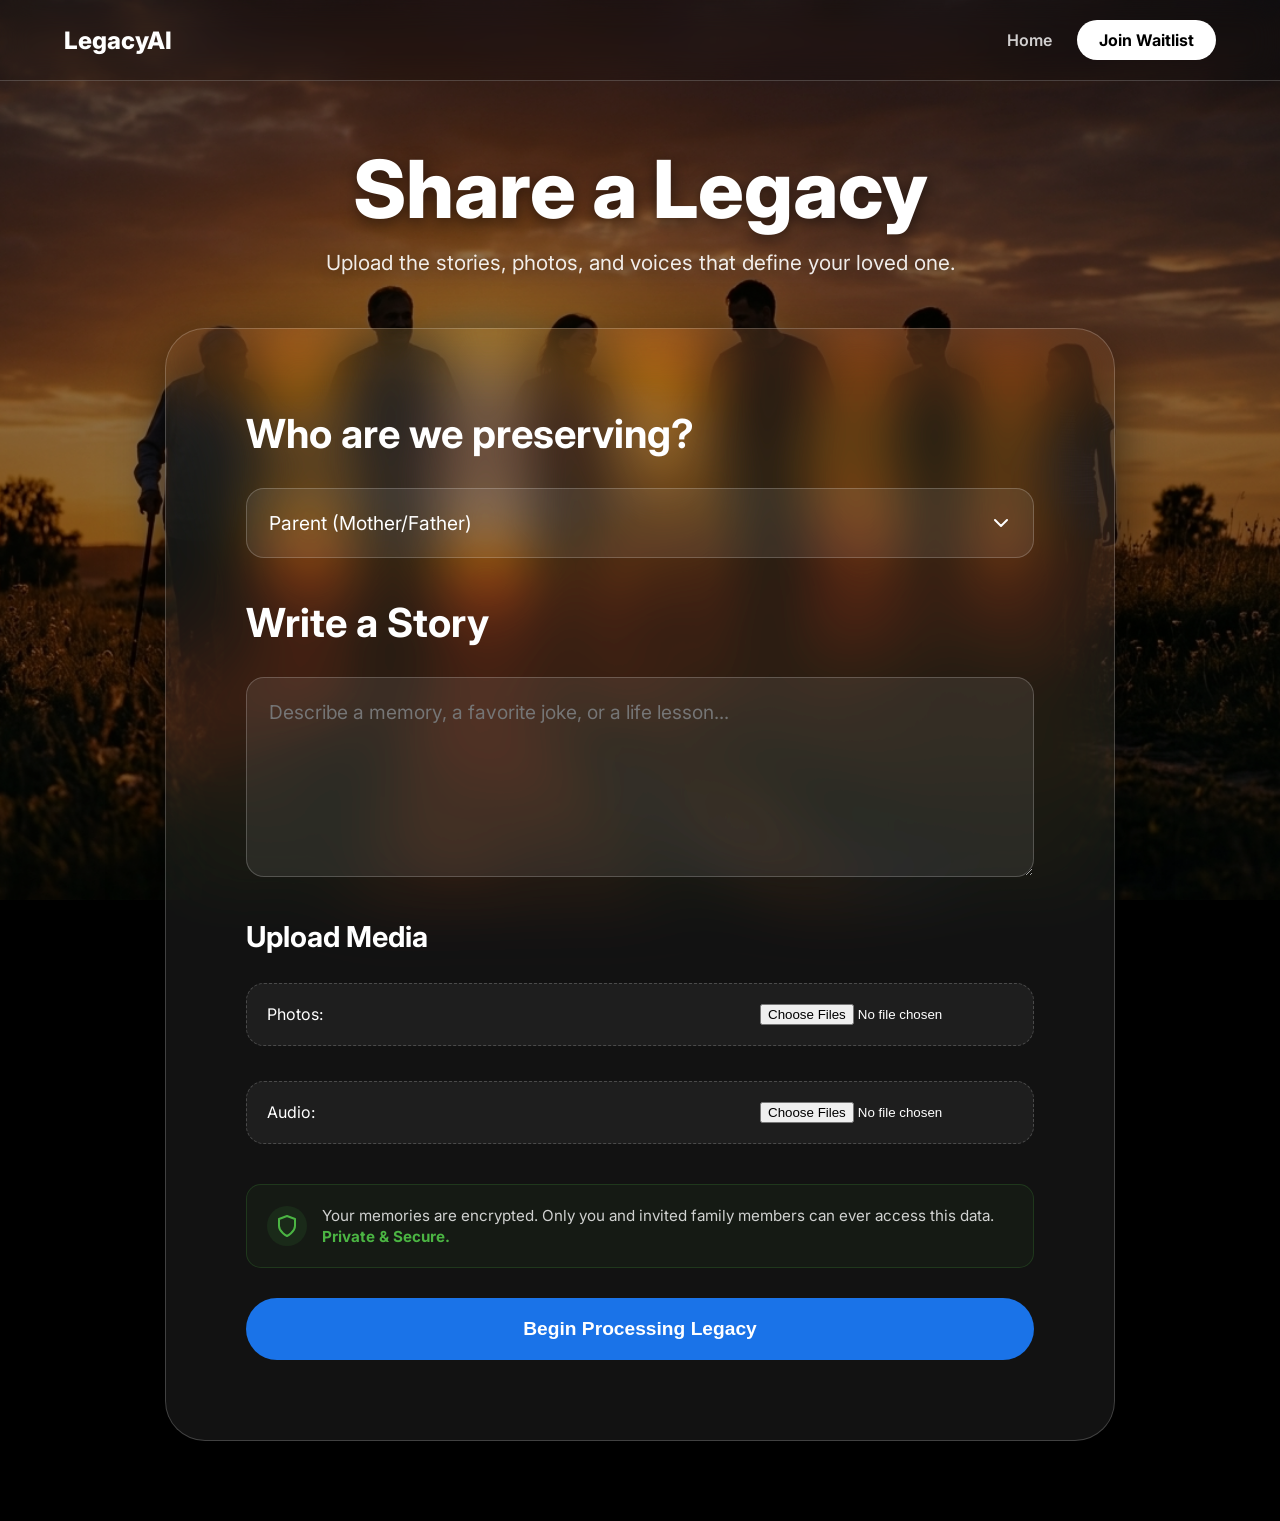
==== upload.html @ 70d9fa6e "Initial launch of LegacyAI" ====
<!DOCTYPE html>
<html lang="en">
<head>
  <meta charset="UTF-8" />
  <meta name="viewport" content="width=device-width, initial-scale=1.0"/>
  <title>Share a Legacy - LegacyAI</title>
  <link rel="stylesheet" href="styles.css"/>
  <link href="https://fonts.googleapis.com/css2?family=Inter:wght@400;600;800&display=swap" rel="stylesheet"/>
</head>
<body>
  <div id="scroll-bg"></div>

  <nav class="navbar">
    <div class="logo">LegacyAI</div>
    <div class="nav-links">
      <a href="index.html" class="nav-link">Home</a>
      <a href="index.html#signup-section" class="nav-btn">Join Waitlist</a>
    </div>
  </nav>

  <main class="content-section" data-bg="background1.jpg">
    <div class="container">
      <div class="floating-hero-text">
        <h1>Share a Legacy</h1>
        <p class="hero-subtitle">Upload the stories, photos, and voices that define your loved one.</p>
      </div>

      <div class="crystal-card large-card">
        <div class="upload-group">
          <h3 class="section-title">Who are we preserving?</h3>
          <select id="persona-select" class="custom-select">
            <option value="parent">Parent (Mother/Father)</option>
            <option value="grandparent">Grandparent</option>
            <option value="partner">Partner/Spouse</option>
            <option value="mentor">Mentor</option>
            <option value="friend">Close Friend</option>
          </select>
        </div>

        <div class="upload-group">
          <h3 class="section-title">Write a Story</h3>
          <textarea id="story-input" placeholder="Describe a memory, a favorite joke, or a life lesson..."></textarea>
        </div>

        <div class="upload-group">
          <h3 class="large-text" style="font-size: 1.8rem;">Upload Media</h3>
          <div class="file-field">
            <span>Photos:</span>
            <input type="file" id="photo-input" accept="image/*" multiple>
          </div>
          
          <div id="preview-grid" class="preview-grid"></div>

          <div class="file-field">
            <span>Audio:</span>
            <input type="file" accept="audio/*" multiple>
          </div>
        </div>

        <div class="privacy-note">
          <div class="shield-icon">
            <svg xmlns="http://www.w3.org/2000/svg" width="24" height="24" viewBox="0 0 24 24" fill="none" stroke="#4bb543" stroke-width="2" stroke-linecap="round" stroke-linejoin="round"><path d="M12 22s8-4 8-10V5l-8-3-8 3v7c0 6 8 10 8 10z"></path></svg>
          </div>
          <p>Your memories are encrypted. Only you and invited family members can ever access this data. <strong>Private & Secure.</strong></p>
        </div>
        
        <button id="process-btn" class="btn-primary" style="width: 100%;">Begin Processing Legacy</button>
      </div>
    </div>
  </main>

  <div id="processing-screen" class="processing-overlay">
    <div class="processing-content">
      <div id="loader" class="loader-circle"></div>
      <div id="check" class="success-check">✓</div>
      <h2 id="status-text">Analyzing Memories...</h2>
      <p id="sub-status" class="large-text" style="font-size: 1.2rem; opacity: 0.7;">
        Our AI is learning the voice and stories you shared.
      </p>
      <button id="done-btn" class="btn-primary" style="display:none; margin-top: 30px;" onclick="window.location.href='index.html'">Return Home</button>
    </div>
  </div>

  <script src="script.js"></script>
</body>
</html>
---- styles.css ----
* {
  margin: 0;
  padding: 0;
  box-sizing: border-box;
}

:root {
  --primary-blue: #1a73e8;
  --crystal-bg: rgba(255, 255, 255, 0.07);
  --crystal-border: rgba(255, 255, 255, 0.2);
}

body {
  font-family: 'Inter', sans-serif;
  color: #fff;
  background-color: #000;
  overflow-x: hidden;
}

#scroll-bg {
  position: fixed;
  top: 0; 
  left: 0; 
  width: 100%; 
  height: 100vh;
  z-index: -1;
  background-size: cover;
  background-position: center;
  background-repeat: no-repeat;
  transition: background-image 1.2s ease-in-out;
  background-color: #111;
}

#scroll-bg::after {
  content: "";
  position: absolute;
  top: 0; left: 0; width: 100%; height: 100%;
  background: rgba(0, 0, 0, 0.45);
}

/* NAVIGATION */
.navbar {
  display: flex;
  justify-content: space-between;
  align-items: center;
  padding: 20px 5%;
  position: fixed;
  width: 100%;
  top: 0; z-index: 1000;
  background: rgba(0, 0, 0, 0.2);
  backdrop-filter: blur(15px);
  border-bottom: 1px solid var(--crystal-border);
}

.logo { font-weight: 800; font-size: 1.5rem; }
.nav-links { display: flex; align-items: center; gap: 25px; }
.nav-link { text-decoration: none; color: #fff; font-weight: 600; opacity: 0.8; transition: 0.3s; }
.nav-link:hover { opacity: 1; }
.nav-btn { text-decoration: none; background: #fff; color: #000; padding: 10px 22px; border-radius: 50px; font-weight: 700; transition: 0.3s; }
.nav-btn:hover { transform: scale(1.05); box-shadow: 0 0 20px rgba(255,255,255,0.2); }

/* HERO TEXT */
.floating-hero-text {
  text-align: center;
  margin-bottom: 50px;
  text-shadow: 0 4px 15px rgba(0,0,0,0.5);
}

h1 { font-size: clamp(3rem, 8vw, 5rem); font-weight: 800; margin-bottom: 10px; }
h2 { font-size: clamp(1.5rem, 4vw, 2.2rem); margin-bottom: 25px; font-weight: 600; }
.hero-subtitle { font-size: 1.3rem; max-width: 850px; margin: 0 auto 40px; line-height: 1.5; opacity: 0.9; }

/* CONTAINERS */
.hero-section, .content-section {
  min-height: 100vh;
  display: flex;
  flex-direction: column;
  align-items: center;
  justify-content: center;
  padding: 140px 20px 80px;
}

.container { width: 100%; max-width: 1000px; }

/* CRYSTAL BOXES */
.crystal-card {
  background: var(--crystal-bg);
  backdrop-filter: blur(35px) saturate(200%);
  -webkit-backdrop-filter: blur(35px) saturate(200%);
  border-radius: 40px;
  border: 1px solid var(--crystal-border);
  box-shadow: 0 15px 50px rgba(0, 0, 0, 0.6);
  margin: 0 auto;
  padding: 60px;
  transition: transform 0.4s ease, border-color 0.4s ease;
}

.crystal-card:hover {
  border-color: rgba(255, 255, 255, 0.4);
}

.large-card { 
  padding: 80px; 
  max-width: 950px; 
  width: 100%; 
}

/* TYPOGRAPHY */
.section-title {
  font-size: 2.5rem;
  margin-bottom: 30px;
  text-align: left;
}

.large-text, .quote { 
  font-size: 1.8rem; 
  line-height: 1.4;
  margin-bottom: 25px;
}

/* UPLOAD & FORM ELEMENTS */
.upload-group {
  width: 100%;
  margin-bottom: 40px;
  text-align: left;
}

textarea, input[type="text"], input[type="email"], .custom-select {
  width: 100%;
  padding: 22px;
  background: rgba(255, 255, 255, 0.08);
  border: 1px solid var(--crystal-border);
  border-radius: 18px;
  color: #fff;
  font-size: 1.2rem;
  font-family: inherit;
  transition: 0.3s;
}

textarea { min-height: 200px; resize: vertical; display: block; }

/* Custom Select Dropdown Arrow */
.custom-select {
  appearance: none;
  background-image: url("data:image/svg+xml,%3Csvg xmlns='http://www.w3.org/2000/svg' width='24' height='24' viewBox='0 0 24 24' fill='none' stroke='white' stroke-width='2' stroke-linecap='round' stroke-linejoin='round'%3E%3Cpolyline points='6 9 12 15 18 9'%3E%3C/polyline%3E%3C/svg%3E");
  background-repeat: no-repeat;
  background-position: right 20px center;
  cursor: pointer;
}

.custom-select option { background-color: #111; color: #fff; }

input:focus, textarea:focus, .custom-select:focus {
  outline: none;
  border-color: var(--primary-blue);
  background: rgba(255, 255, 255, 0.12);
}

.file-field {
  background: rgba(255, 255, 255, 0.05);
  padding: 20px;
  border-radius: 18px;
  margin-top: 10px;
  border: 1px dashed var(--crystal-border);
  display: flex;
  justify-content: space-between;
  align-items: center;
}

/* CHAT BOX */
.mockup-box { display: flex; flex-direction: column; gap: 20px; }
.chat-bubble { padding: 20px 25px; border-radius: 25px; font-size: 1.4rem; max-width: 85%; }
.chat-bubble.user { background: rgba(255,255,255,0.1); }
.chat-bubble.ai { background: var(--primary-blue); margin-left: auto; }
.chat-header { font-size: 1rem; text-transform: uppercase; opacity: 0.6; margin-bottom: 10px; }
.caption { font-size: 1rem; opacity: 0.5; font-style: italic; text-align: center; margin-top: 10px; }

/* LISTS */
.feature-list { list-style: none; text-align: left; margin: 30px auto 0; }
.feature-list li { margin-bottom: 15px; padding-left: 35px; position: relative; }
.feature-list li::before { content: "✓"; position: absolute; left: 0; color: var(--primary-blue); font-weight: 800; }

/* BUTTONS */
.cta-group { display: flex; gap: 20px; justify-content: center; }
.btn-primary { 
  background: var(--primary-blue); color: #fff; padding: 20px 50px; border-radius: 50px; 
  font-weight: 700; border: none; cursor: pointer; font-size: 1.2rem; transition: 0.3s;
}
.btn-primary:hover { transform: translateY(-3px); box-shadow: 0 10px 25px rgba(26, 115, 232, 0.4); }

.btn-secondary { 
  background: rgba(255,255,255,0.1); color: #fff; padding: 20px 50px; border-radius: 50px; 
  text-decoration: none; font-weight: 700; border: 1px solid var(--crystal-border); 
  font-size: 1.2rem; transition: 0.3s;
}
.btn-secondary:hover { background: rgba(255,255,255,0.2); }

/* SUCCESS / PROCESSING OVERLAY */
.processing-overlay {
  position: fixed;
  top: 0; left: 0; width: 100%; height: 100%;
  background: rgba(0, 0, 0, 0.9);
  backdrop-filter: blur(20px);
  z-index: 2000;
  display: none;
  flex-direction: column;
  align-items: center;
  justify-content: center;
  text-align: center;
  padding: 20px;
}

.processing-content h2 {
  font-size: 3rem;
  margin-bottom: 20px;
  background: linear-gradient(90deg, #fff, var(--primary-blue));
  -webkit-background-clip: text;
  -webkit-text-fill-color: transparent;
}

.loader-circle {
  width: 120px; height: 120px; border: 4px solid var(--primary-blue);
  border-radius: 50%; margin-bottom: 40px; position: relative;
  animation: pulse-blue 2s infinite;
}

@keyframes pulse-blue {
  0% { transform: scale(0.95); box-shadow: 0 0 0 0 rgba(26, 115, 232, 0.7); }
  70% { transform: scale(1); box-shadow: 0 0 0 30px rgba(26, 115, 232, 0); }
  100% { transform: scale(0.95); }
}

.success-check { font-size: 5rem; display: none; color: #4bb543; margin-bottom: 20px; }

footer { padding: 80px; text-align: center; opacity: 0.5; }

@media (max-width: 768px) {
  h1 { font-size: 3rem; }
  .large-card, .crystal-card { padding: 40px 25px; }
  .large-text, .quote, .chat-bubble { font-size: 1.3rem; }
  .cta-group { flex-direction: column; }
}

/* PRIVACY SHIELD STYLING */
.privacy-note {
  display: flex;
  align-items: center;
  gap: 15px;
  background: rgba(75, 181, 67, 0.05); /* Very subtle green tint */
  padding: 20px;
  border-radius: 15px;
  border: 1px solid rgba(75, 181, 67, 0.2);
  margin-bottom: 25px;
  text-align: left;
}

.privacy-note p {
  font-size: 0.95rem;
  line-height: 1.4;
  color: rgba(255, 255, 255, 0.8);
}

.privacy-note strong {
  color: #4bb543;
}

.shield-icon {
  display: flex;
  align-items: center;
  justify-content: center;
  min-width: 40px;
  height: 40px;
  background: rgba(75, 181, 67, 0.1);
  border-radius: 50%;
  animation: shield-glow 3s infinite;
}

@keyframes shield-glow {
  0% { box-shadow: 0 0 0 0 rgba(75, 181, 67, 0.4); }
  70% { box-shadow: 0 0 0 10px rgba(75, 181, 67, 0); }
  100% { box-shadow: 0 0 0 0 rgba(75, 181, 67, 0); }
}

/* Ensure the button looks great below the note */
#process-btn {
  margin-top: 5px;
}

/* PHOTO PREVIEW GRID */
.preview-grid {
  display: grid;
  grid-template-columns: repeat(auto-fill, minmax(80px, 1fr));
  gap: 12px;
  margin-top: 15px;
  margin-bottom: 20px;
}

.preview-item {
  width: 80px;
  height: 80px;
  border-radius: 12px;
  overflow: hidden;
  border: 1px solid var(--crystal-border);
  position: relative;
  animation: fadeIn 0.4s ease forwards;
}

.preview-item img {
  width: 100%;
  height: 100%;
  object-fit: cover;
}

/* PRIVACY SHIELD STYLING */
.privacy-note {
  display: flex;
  align-items: center;
  gap: 15px;
  background: rgba(75, 181, 67, 0.05);
  padding: 20px;
  border-radius: 15px;
  border: 1px solid rgba(75, 181, 67, 0.2);
  margin-bottom: 25px;
  text-align: left;
}

.privacy-note p { font-size: 0.95rem; color: rgba(255, 255, 255, 0.8); }
.privacy-note strong { color: #4bb543; }

.shield-icon {
  display: flex;
  align-items: center;
  justify-content: center;
  min-width: 40px; height: 40px;
  background: rgba(75, 181, 67, 0.1);
  border-radius: 50%;
  animation: shield-glow 3s infinite;
}

@keyframes shield-glow {
  0% { box-shadow: 0 0 0 0 rgba(75, 181, 67, 0.4); }
  70% { box-shadow: 0 0 0 10px rgba(75, 181, 67, 0); }
  100% { box-shadow: 0 0 0 0 rgba(75, 181, 67, 0); }
}

@keyframes fadeIn {
  from { opacity: 0; transform: scale(0.9); }
  to { opacity: 1; transform: scale(1); }
}

/* DELETE BUTTON FOR THUMBNAILS */
.preview-item {
  position: relative; /* Needed to anchor the X button */
}

.delete-btn {
  position: absolute;
  top: 4px;
  right: 4px;
  width: 20px;
  height: 20px;
  background: rgba(255, 0, 0, 0.8);
  color: white;
  border-radius: 50%;
  display: flex;
  align-items: center;
  justify-content: center;
  font-size: 12px;
  font-weight: bold;
  cursor: pointer;
  border: none;
  transition: transform 0.2s ease, background 0.2s ease;
  z-index: 10;
}

.delete-btn:hover {
  transform: scale(1.2);
  background: #ff0000;
}

/* Ensure the image doesn't get clicked when we want the X */
.preview-item img {
  pointer-events: none;
}
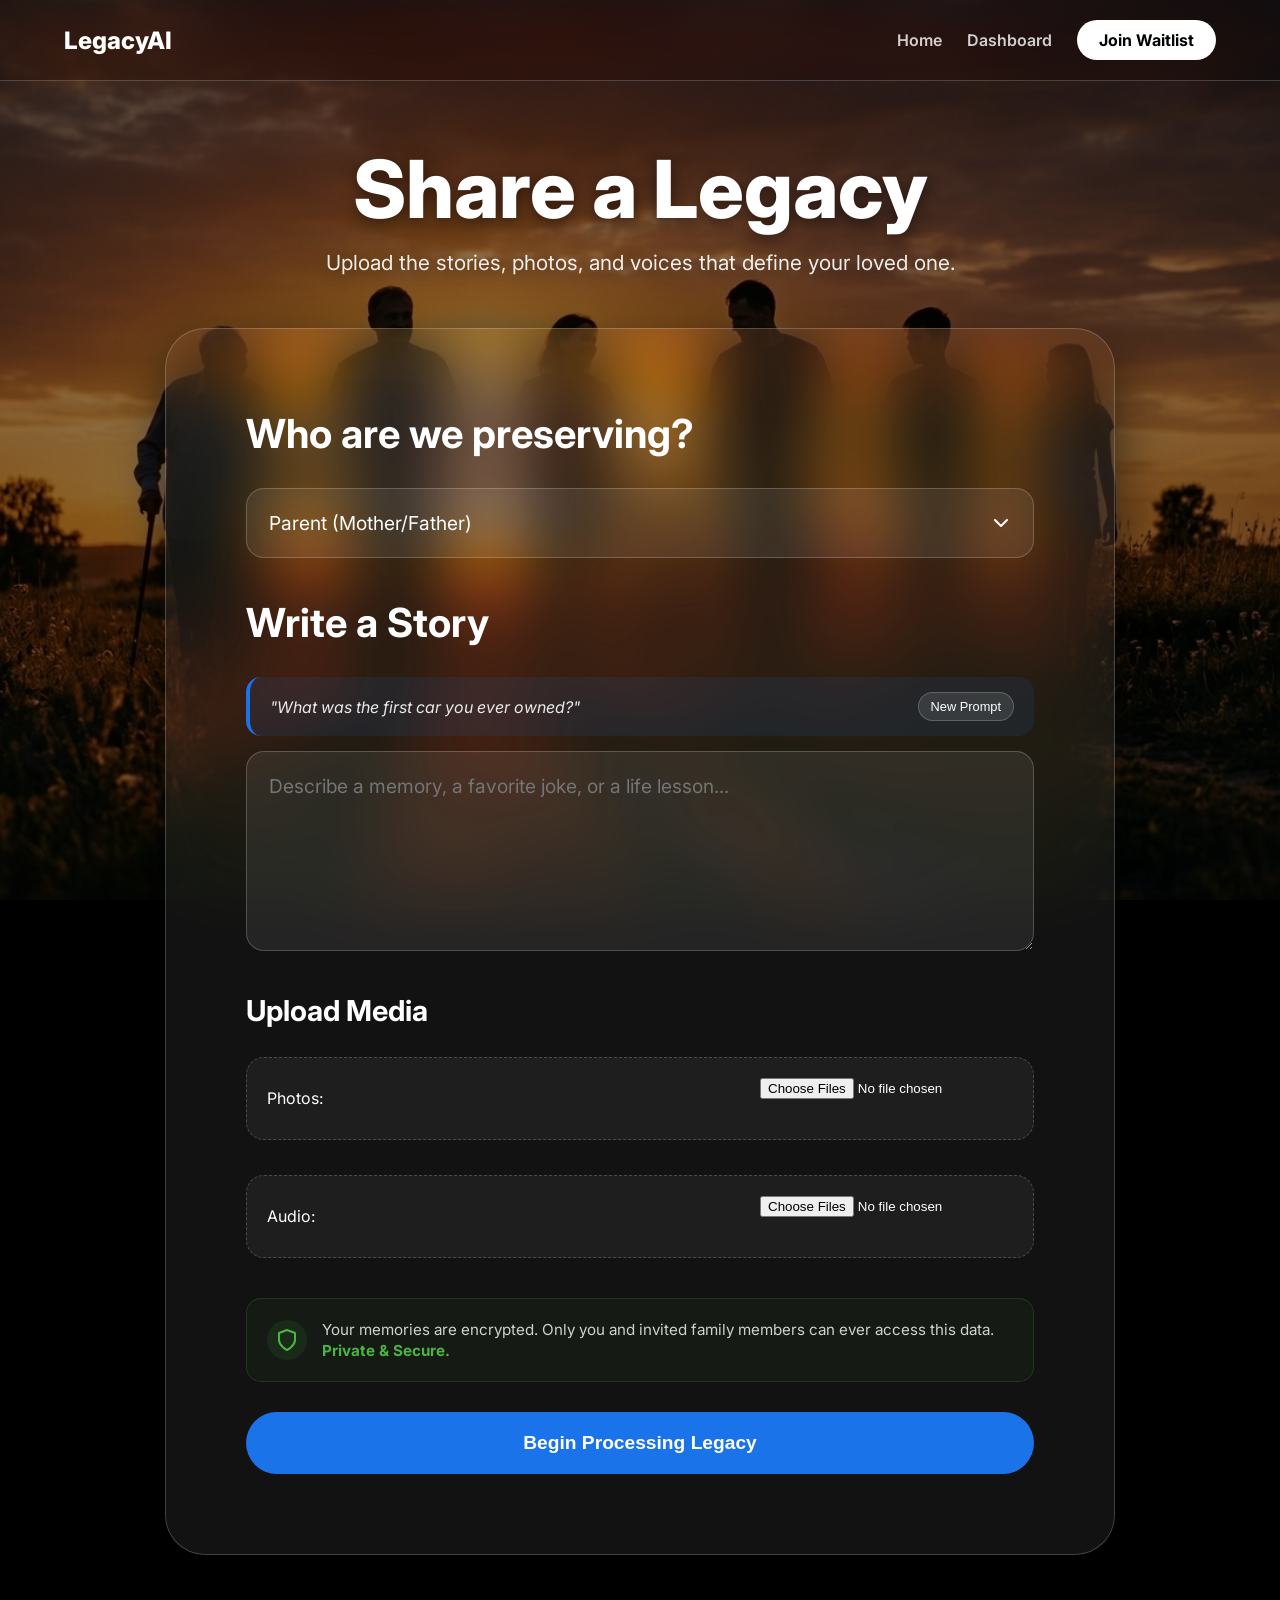
==== commit 375e3c75: "Initial commit of LegacyAI" ====
--- a/upload.html
+++ b/upload.html
@@ -3,6 +3,10 @@
 <head>
   <meta charset="UTF-8" />
   <meta name="viewport" content="width=device-width, initial-scale=1.0"/>
+  <meta name="twitter:card" content="summary_large_image">
+  <meta name="twitter:title" content="LegacyAI | Preserve Family Wisdom">
+  <meta name="twitter:description" content="Upload memories today—let future generations chat with AI versions of loved ones.">
+  <meta name="twitter:image" content="https://your-username.github.io/LegacyAI/background.jpg">
   <title>Share a Legacy - LegacyAI</title>
   <link rel="stylesheet" href="styles.css"/>
   <link href="https://fonts.googleapis.com/css2?family=Inter:wght@400;600;800&display=swap" rel="stylesheet"/>
@@ -10,10 +14,11 @@
 <body>
   <div id="scroll-bg"></div>
 
-  <nav class="navbar">
+  <nav class="navbar glass-nav">
     <div class="logo">LegacyAI</div>
     <div class="nav-links">
       <a href="index.html" class="nav-link">Home</a>
+      <a href="dashboard.html" class="nav-link">Dashboard</a>
       <a href="index.html#signup-section" class="nav-btn">Join Waitlist</a>
     </div>
   </nav>
@@ -39,6 +44,12 @@
 
         <div class="upload-group">
           <h3 class="section-title">Write a Story</h3>
+          
+          <div class="prompt-box">
+            <p id="current-prompt">"What was the first car you ever owned?"</p>
+            <button id="refresh-prompt" class="btn-mini">New Prompt</button>
+          </div>
+
           <textarea id="story-input" placeholder="Describe a memory, a favorite joke, or a life lesson..."></textarea>
         </div>
 
@@ -77,7 +88,7 @@
       <p id="sub-status" class="large-text" style="font-size: 1.2rem; opacity: 0.7;">
         Our AI is learning the voice and stories you shared.
       </p>
-      <button id="done-btn" class="btn-primary" style="display:none; margin-top: 30px;" onclick="window.location.href='index.html'">Return Home</button>
+      <button id="done-btn" class="btn-primary" style="display:none; margin-top: 30px;" onclick="window.location.href='dashboard.html'">View My Legacies</button>
     </div>
   </div>
 
--- a/styles.css
+++ b/styles.css
@@ -381,4 +381,110 @@
 /* Ensure the image doesn't get clicked when we want the X */
 .preview-item img {
   pointer-events: none;
+}
+
+/* --- NEW FEATURES & LAYOUT FIXES --- */
+
+/* 1. FIX FOR CRUNCHED INPUTS (Waitlist & Form Spacing) */
+#waitlist-form input, 
+.upload-group input {
+    margin-bottom: 20px !important;
+    display: block !important;
+}
+
+/* 2. STORY PROMPT GENERATOR STYLING */
+.prompt-box {
+    background: rgba(26, 115, 232, 0.1);
+    padding: 15px 20px;
+    border-radius: 15px;
+    border-left: 4px solid var(--primary-blue);
+    margin-bottom: 15px;
+    display: flex;
+    justify-content: space-between;
+    align-items: center;
+}
+
+#current-prompt {
+    font-size: 1rem;
+    font-style: italic;
+    opacity: 0.9;
+    color: #fff;
+    margin: 0;
+}
+
+.btn-mini {
+    background: rgba(255, 255, 255, 0.1);
+    border: 1px solid var(--crystal-border);
+    color: #fff;
+    padding: 6px 12px;
+    border-radius: 50px;
+    cursor: pointer;
+    font-size: 0.8rem;
+    transition: 0.3s;
+}
+
+.btn-mini:hover {
+    background: var(--primary-blue);
+    border-color: var(--primary-blue);
+}
+
+/* 3. DASHBOARD GRID SYSTEM */
+.dashboard-grid {
+    display: grid;
+    grid-template-columns: repeat(auto-fill, minmax(280px, 1fr));
+    gap: 30px;
+    width: 100%;
+    margin-top: 20px;
+}
+
+.persona-card {
+    text-align: center;
+    padding: 40px;
+    cursor: pointer;
+    transition: all 0.4s ease;
+    display: flex;
+    flex-direction: column;
+    align-items: center;
+}
+
+.persona-card:hover {
+    transform: translateY(-10px);
+    background: rgba(255, 255, 255, 0.12);
+}
+
+.persona-avatar {
+    width: 80px;
+    height: 80px;
+    background: var(--primary-blue);
+    border-radius: 50%;
+    display: flex;
+    align-items: center;
+    justify-content: center;
+    font-size: 2rem;
+    font-weight: 800;
+    margin-bottom: 20px;
+    box-shadow: 0 10px 20px rgba(26, 115, 232, 0.3);
+}
+
+.add-card {
+    text-decoration: none;
+    border: 2px dashed var(--crystal-border);
+    background: transparent;
+}
+
+.add-card .persona-avatar {
+    background: rgba(255, 255, 255, 0.1);
+    box-shadow: none;
+}
+
+/* 4. OVERLAY FIX (Ensuring it sits on top) */
+.processing-overlay {
+    z-index: 9999 !important; /* Forces it above everything else */
+    background: rgba(0, 0, 0, 0.95) !important; /* Darker for better focus */
+}
+
+/* 5. NAVIGATION UPGRADE */
+.glass-nav {
+    backdrop-filter: blur(25px) saturate(180%) !important;
+    -webkit-backdrop-filter: blur(25px) saturate(180%) !important;
 }
